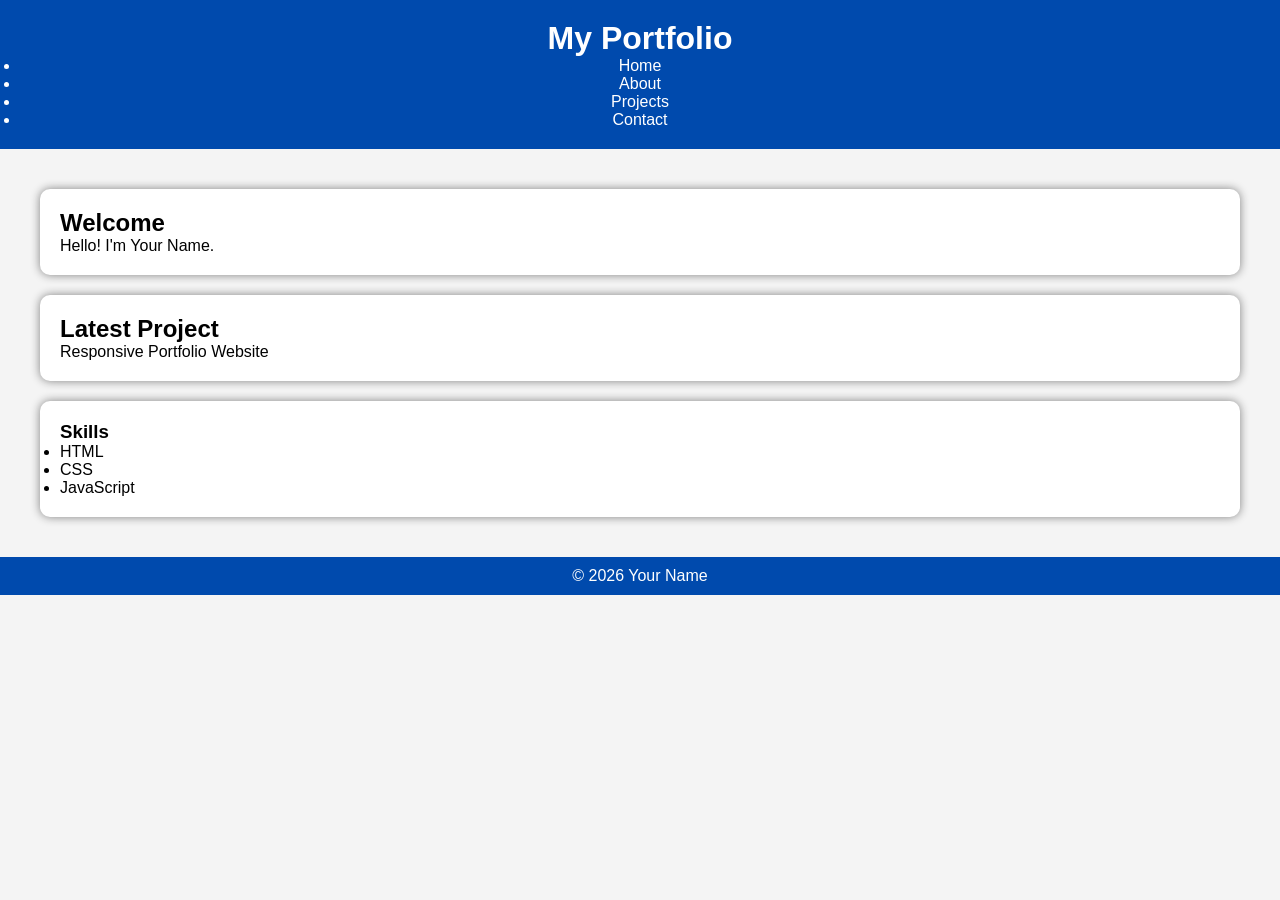
==== index.html @ 6c5c4f6f "Upload portfolio website" ====
<!DOCTYPE html>
<html lang="en">
<head>
<meta charset="UTF-8">
<meta name="viewport" content="width=device-width, initial-scale=1.0">
<meta name="description" content="Personal Portfolio Website">
<meta name="keywords" content="Portfolio, HTML5, CSS3">
<meta name="author" content="Your Name">
<title>Home</title>

<link rel="stylesheet" href="style.css">
</head>

<body>

<header>
<h1>My Portfolio</h1>

<nav aria-label="Main Navigation">
<ul>
<li><a href="index.html">Home</a></li>
<li><a href="about.html">About</a></li>
<li><a href="projects.html">Projects</a></li>
<li><a href="contact.html">Contact</a></li>
</ul>
</nav>

</header>

<main>

<section>

<h2>Welcome</h2>

<p>Hello! I'm Your Name.</p>

</section>

<article>

<h2>Latest Project</h2>

<p>Responsive Portfolio Website</p>

</article>

<aside>

<h3>Skills</h3>

<ul>

<li>HTML</li>

<li>CSS</li>

<li>JavaScript</li>

</ul>

</aside>

</main>

<footer>

<p>&copy; 2026 Your Name</p>

</footer>

</body>

</html>
---- style.css ----
*{
margin:0;
padding:0;
box-sizing:border-box;
font-family:Arial;
}

body{
background:#f4f4f4;
}

header{
background:#004aad;
color:white;
padding:20px;
text-align:center;
}

nav a{
color:white;
margin:10px;
text-decoration:none;
}

main{
padding:20px;
}

section,article,aside{
background:white;
padding:20px;
margin:20px;
border-radius:10px;
box-shadow:0 0 10px gray;
}

footer{
background:#004aad;
color:white;
text-align:center;
padding:10px;
}

form{
display:flex;
flex-direction:column;
max-width:400px;
margin:auto;
}

input,textarea{
padding:10px;
margin:10px 0;
}

button{
padding:10px;
background:#004aad;
color:white;
border:none;
cursor:pointer;
}

button:hover{
background:#002f6c;
}
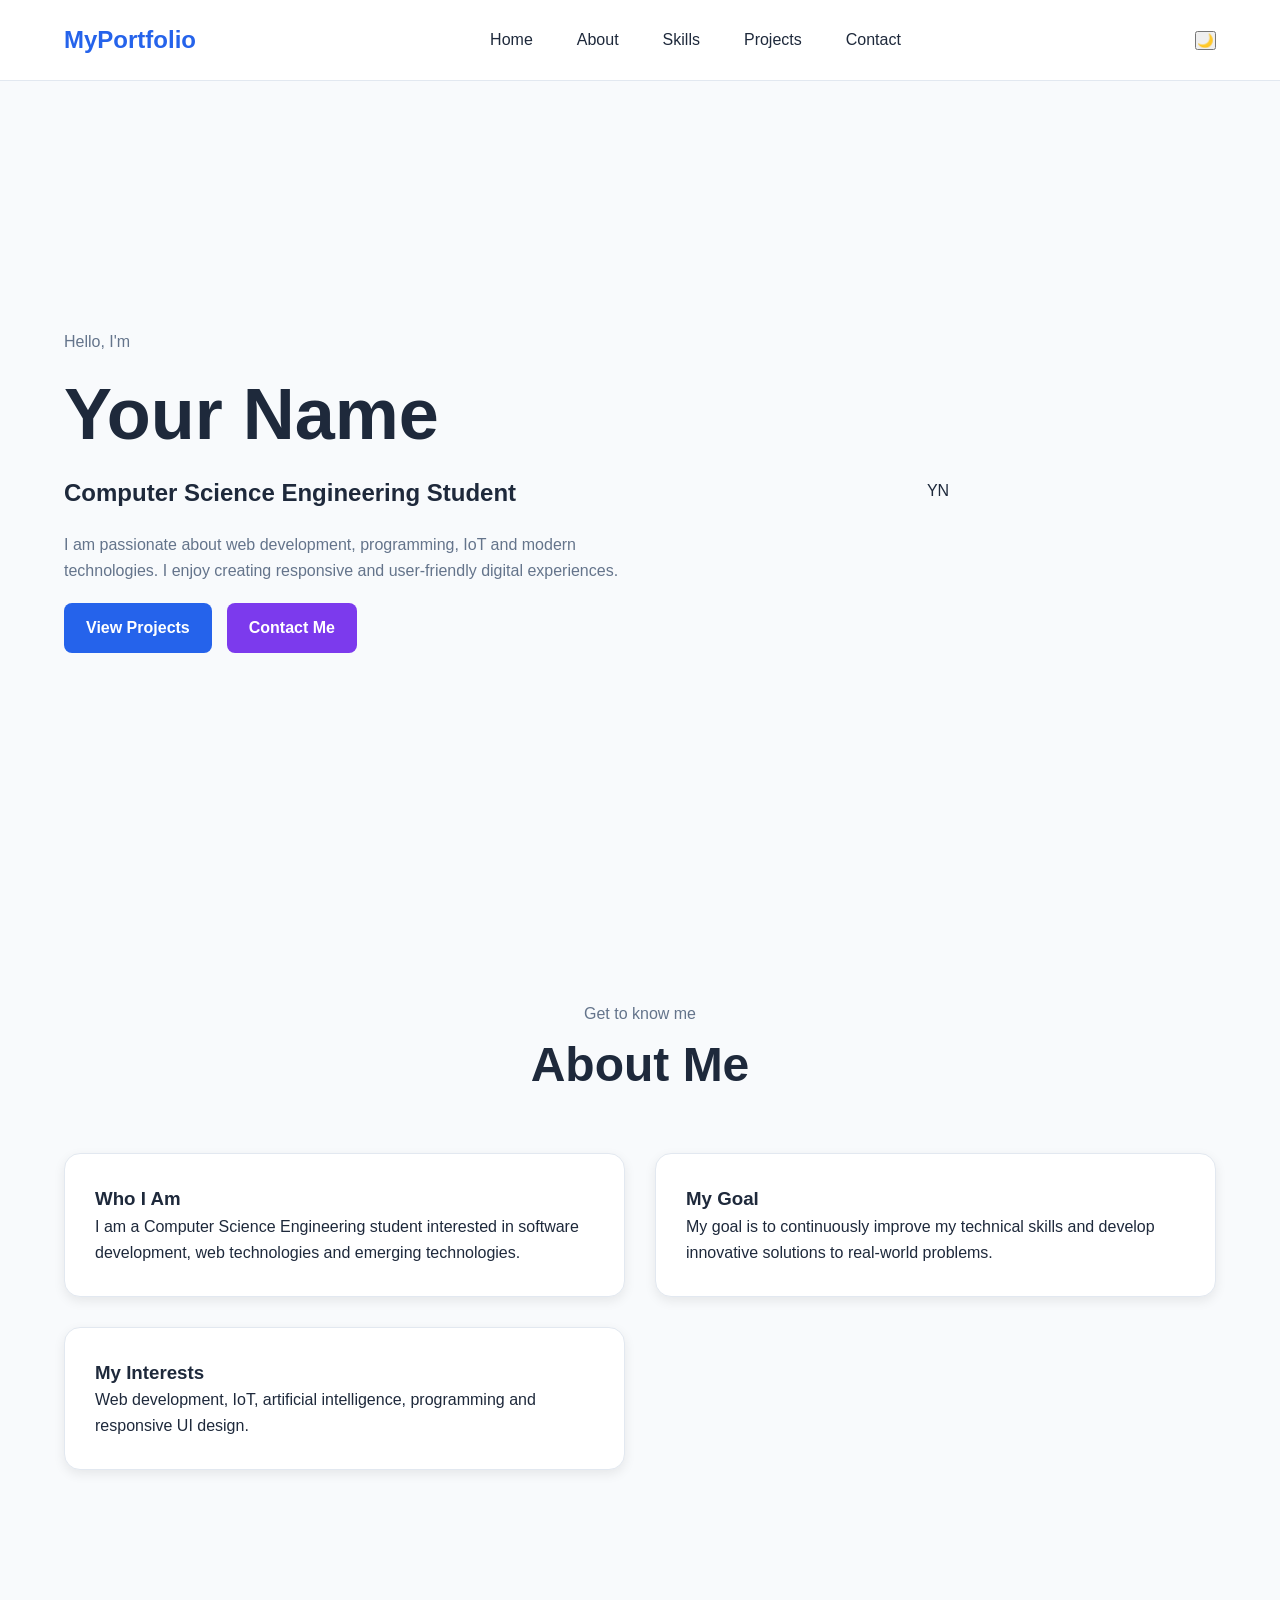
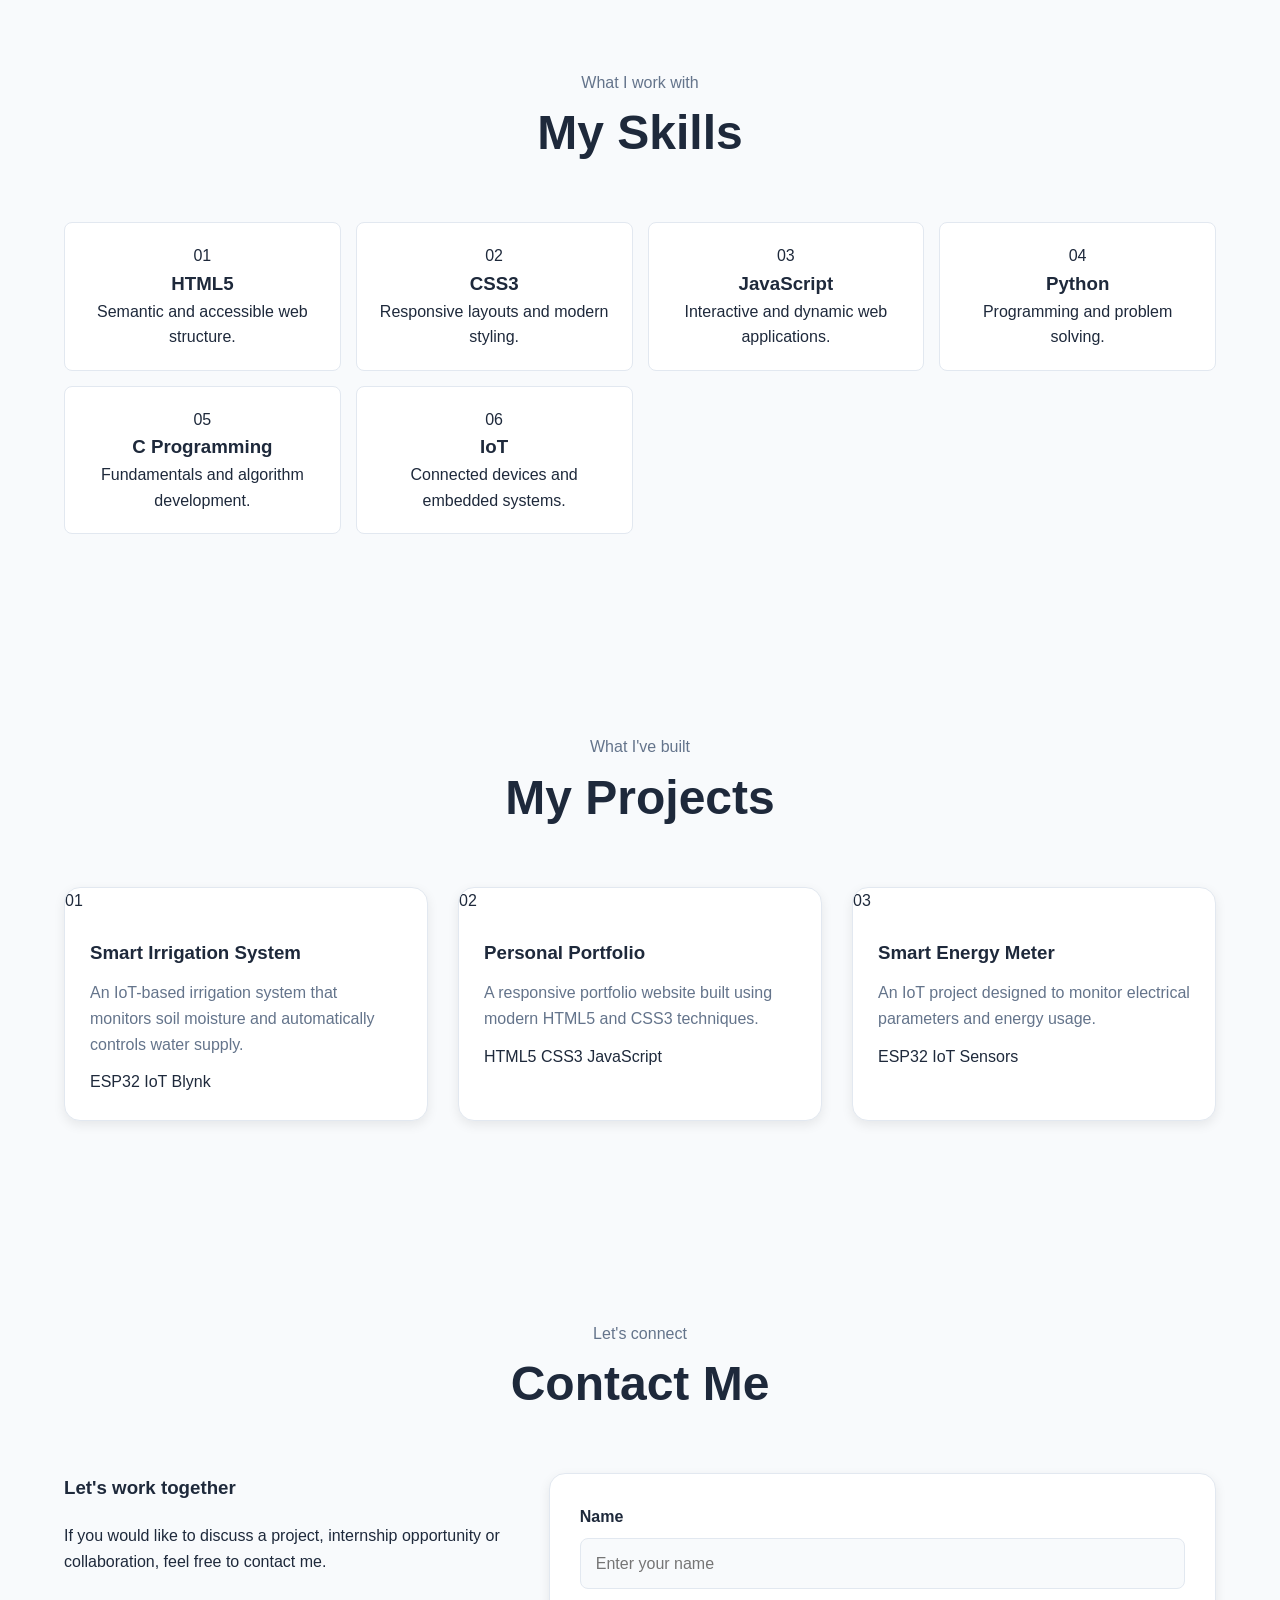
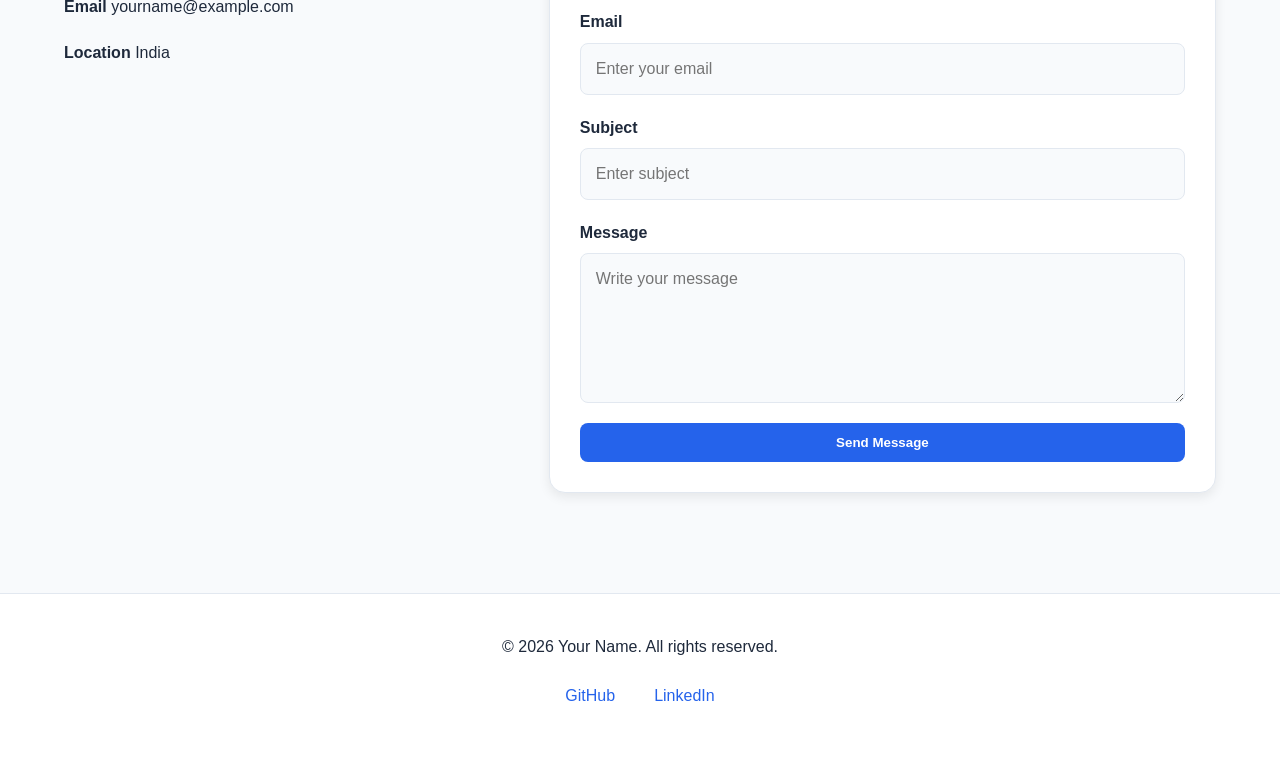
==== commit 843f4ccb: "Update index.html" ====
--- a/index.html
+++ b/index.html
@@ -1,74 +1,577 @@
 <!DOCTYPE html>
 <html lang="en">
+
 <head>
-<meta charset="UTF-8">
-<meta name="viewport" content="width=device-width, initial-scale=1.0">
-<meta name="description" content="Personal Portfolio Website">
-<meta name="keywords" content="Portfolio, HTML5, CSS3">
-<meta name="author" content="Your Name">
-<title>Home</title>
-
-<link rel="stylesheet" href="style.css">
+    <meta charset="UTF-8">
+
+    <meta name="viewport"
+          content="width=device-width, initial-scale=1.0">
+
+    <meta name="description"
+          content="Personal portfolio website of a Computer Science Engineering student">
+
+    <meta name="author"
+          content="Your Name">
+
+    <title>Your Name | Portfolio</title>
+
+    <!-- CSS -->
+    <link rel="stylesheet" href="style.css">
 </head>
 
 <body>
 
-<header>
-<h1>My Portfolio</h1>
-
-<nav aria-label="Main Navigation">
-<ul>
-<li><a href="index.html">Home</a></li>
-<li><a href="about.html">About</a></li>
-<li><a href="projects.html">Projects</a></li>
-<li><a href="contact.html">Contact</a></li>
-</ul>
-</nav>
-
-</header>
-
-<main>
-
-<section>
-
-<h2>Welcome</h2>
-
-<p>Hello! I'm Your Name.</p>
-
-</section>
-
-<article>
-
-<h2>Latest Project</h2>
-
-<p>Responsive Portfolio Website</p>
-
-</article>
-
-<aside>
-
-<h3>Skills</h3>
-
-<ul>
-
-<li>HTML</li>
-
-<li>CSS</li>
-
-<li>JavaScript</li>
-
-</ul>
-
-</aside>
-
-</main>
-
-<footer>
-
-<p>&copy; 2026 Your Name</p>
-
-</footer>
+    <!-- ================= HEADER ================= -->
+
+    <header class="site-header">
+
+        <div class="container header-container">
+
+            <a href="#home" class="logo">
+                MyPortfolio
+            </a>
+
+            <nav class="main-navigation"
+                 aria-label="Main navigation">
+
+                <ul class="nav-list">
+
+                    <li>
+                        <a href="#home">Home</a>
+                    </li>
+
+                    <li>
+                        <a href="#about">About</a>
+                    </li>
+
+                    <li>
+                        <a href="#skills">Skills</a>
+                    </li>
+
+                    <li>
+                        <a href="#projects">Projects</a>
+                    </li>
+
+                    <li>
+                        <a href="#contact">Contact</a>
+                    </li>
+
+                </ul>
+
+            </nav>
+
+            <button
+                id="theme-toggle"
+                class="theme-toggle"
+                type="button"
+                aria-label="Toggle dark mode">
+
+                🌙
+
+            </button>
+
+        </div>
+
+    </header>
+
+
+    <!-- ================= MAIN ================= -->
+
+    <main>
+
+        <!-- ================= HERO ================= -->
+
+        <section id="home" class="hero">
+
+            <div class="container hero-grid">
+
+                <div class="hero-content">
+
+                    <p class="hero-subtitle">
+                        Hello, I'm
+                    </p>
+
+                    <h1>
+                        Your Name
+                    </h1>
+
+                    <h2>
+                        Computer Science Engineering Student
+                    </h2>
+
+                    <p class="hero-description">
+
+                        I am passionate about web development,
+                        programming, IoT and modern technologies.
+                        I enjoy creating responsive and
+                        user-friendly digital experiences.
+
+                    </p>
+
+                    <div class="hero-buttons">
+
+                        <a href="#projects"
+                           class="btn">
+                            View Projects
+                        </a>
+
+                        <a href="#contact"
+                           class="btn btn-secondary">
+                            Contact Me
+                        </a>
+
+                    </div>
+
+                </div>
+
+
+                <div class="hero-image">
+
+                    <div class="profile-placeholder">
+                        <span>YN</span>
+                    </div>
+
+                </div>
+
+            </div>
+
+        </section>
+
+
+        <!-- ================= ABOUT ================= -->
+
+        <section id="about"
+                 class="about-section">
+
+            <div class="container">
+
+                <div class="section-title">
+
+                    <p>Get to know me</p>
+
+                    <h2>About Me</h2>
+
+                </div>
+
+
+                <div class="about-grid">
+
+                    <article class="about-card">
+
+                        <h3>Who I Am</h3>
+
+                        <p>
+
+                            I am a Computer Science Engineering
+                            student interested in software development,
+                            web technologies and emerging technologies.
+
+                        </p>
+
+                    </article>
+
+
+                    <article class="about-card">
+
+                        <h3>My Goal</h3>
+
+                        <p>
+
+                            My goal is to continuously improve my
+                            technical skills and develop innovative
+                            solutions to real-world problems.
+
+                        </p>
+
+                    </article>
+
+
+                    <article class="about-card">
+
+                        <h3>My Interests</h3>
+
+                        <p>
+
+                            Web development, IoT, artificial intelligence,
+                            programming and responsive UI design.
+
+                        </p>
+
+                    </article>
+
+                </div>
+
+            </div>
+
+        </section>
+
+
+        <!-- ================= SKILLS ================= -->
+
+        <section id="skills"
+                 class="skills-section">
+
+            <div class="container">
+
+                <div class="section-title">
+
+                    <p>What I work with</p>
+
+                    <h2>My Skills</h2>
+
+                </div>
+
+
+                <div class="skills-grid">
+
+                    <article class="skill-card">
+                        <span>01</span>
+                        <h3>HTML5</h3>
+                        <p>Semantic and accessible web structure.</p>
+                    </article>
+
+
+                    <article class="skill-card">
+                        <span>02</span>
+                        <h3>CSS3</h3>
+                        <p>Responsive layouts and modern styling.</p>
+                    </article>
+
+
+                    <article class="skill-card">
+                        <span>03</span>
+                        <h3>JavaScript</h3>
+                        <p>Interactive and dynamic web applications.</p>
+                    </article>
+
+
+                    <article class="skill-card">
+                        <span>04</span>
+                        <h3>Python</h3>
+                        <p>Programming and problem solving.</p>
+                    </article>
+
+
+                    <article class="skill-card">
+                        <span>05</span>
+                        <h3>C Programming</h3>
+                        <p>Fundamentals and algorithm development.</p>
+                    </article>
+
+
+                    <article class="skill-card">
+                        <span>06</span>
+                        <h3>IoT</h3>
+                        <p>Connected devices and embedded systems.</p>
+                    </article>
+
+                </div>
+
+            </div>
+
+        </section>
+
+
+        <!-- ================= PROJECTS ================= -->
+
+        <section id="projects"
+                 class="projects-section">
+
+            <div class="container">
+
+                <div class="section-title">
+
+                    <p>What I've built</p>
+
+                    <h2>My Projects</h2>
+
+                </div>
+
+
+                <div class="projects-grid">
+
+
+                    <article class="project-card">
+
+                        <div class="project-number">
+                            01
+                        </div>
+
+                        <div class="project-content">
+
+                            <h3>
+                                Smart Irrigation System
+                            </h3>
+
+                            <p>
+
+                                An IoT-based irrigation system that
+                                monitors soil moisture and automatically
+                                controls water supply.
+
+                            </p>
+
+                            <div class="project-tags">
+
+                                <span>ESP32</span>
+                                <span>IoT</span>
+                                <span>Blynk</span>
+
+                            </div>
+
+                        </div>
+
+                    </article>
+
+
+                    <article class="project-card">
+
+                        <div class="project-number">
+                            02
+                        </div>
+
+                        <div class="project-content">
+
+                            <h3>
+                                Personal Portfolio
+                            </h3>
+
+                            <p>
+
+                                A responsive portfolio website built
+                                using modern HTML5 and CSS3 techniques.
+
+                            </p>
+
+                            <div class="project-tags">
+
+                                <span>HTML5</span>
+                                <span>CSS3</span>
+                                <span>JavaScript</span>
+
+                            </div>
+
+                        </div>
+
+                    </article>
+
+
+                    <article class="project-card">
+
+                        <div class="project-number">
+                            03
+                        </div>
+
+                        <div class="project-content">
+
+                            <h3>
+                                Smart Energy Meter
+                            </h3>
+
+                            <p>
+
+                                An IoT project designed to monitor
+                                electrical parameters and energy usage.
+
+                            </p>
+
+                            <div class="project-tags">
+
+                                <span>ESP32</span>
+                                <span>IoT</span>
+                                <span>Sensors</span>
+
+                            </div>
+
+                        </div>
+
+                    </article>
+
+                </div>
+
+            </div>
+
+        </section>
+
+
+        <!-- ================= CONTACT ================= -->
+
+        <section id="contact"
+                 class="contact-section">
+
+            <div class="container">
+
+                <div class="section-title">
+
+                    <p>Let's connect</p>
+
+                    <h2>Contact Me</h2>
+
+                </div>
+
+
+                <div class="contact-grid">
+
+
+                    <div class="contact-info">
+
+                        <h3>
+                            Let's work together
+                        </h3>
+
+                        <p>
+
+                            If you would like to discuss a project,
+                            internship opportunity or collaboration,
+                            feel free to contact me.
+
+                        </p>
+
+
+                        <div class="contact-item">
+
+                            <strong>Email</strong>
+
+                            <a href="mailto:yourname@example.com">
+                                yourname@example.com
+                            </a>
+
+                        </div>
+
+
+                        <div class="contact-item">
+
+                            <strong>Location</strong>
+
+                            <span>
+                                India
+                            </span>
+
+                        </div>
+
+                    </div>
+
+
+                    <form class="contact-form"
+                          action="#"
+                          method="post">
+
+                        <div class="form-group">
+
+                            <label for="name">
+                                Name
+                            </label>
+
+                            <input
+                                type="text"
+                                id="name"
+                                name="name"
+                                placeholder="Enter your name"
+                                required>
+
+                        </div>
+
+
+                        <div class="form-group">
+
+                            <label for="email">
+                                Email
+                            </label>
+
+                            <input
+                                type="email"
+                                id="email"
+                                name="email"
+                                placeholder="Enter your email"
+                                required>
+
+                        </div>
+
+
+                        <div class="form-group">
+
+                            <label for="subject">
+                                Subject
+                            </label>
+
+                            <input
+                                type="text"
+                                id="subject"
+                                name="subject"
+                                placeholder="Enter subject"
+                                required>
+
+                        </div>
+
+
+                        <div class="form-group">
+
+                            <label for="message">
+                                Message
+                            </label>
+
+                            <textarea
+                                id="message"
+                                name="message"
+                                placeholder="Write your message"
+                                required></textarea>
+
+                        </div>
+
+
+                        <button
+                            type="submit"
+                            class="btn">
+
+                            Send Message
+
+                        </button>
+
+                    </form>
+
+                </div>
+
+            </div>
+
+        </section>
+
+    </main>
+
+
+    <!-- ================= FOOTER ================= -->
+
+    <footer class="site-footer">
+
+        <div class="container footer-content">
+
+            <p>
+                &copy; 2026 Your Name.
+                All rights reserved.
+            </p>
+
+            <div class="social-links">
+
+                <a href="#"
+                   aria-label="GitHub">
+                    GitHub
+                </a>
+
+                <a href="#"
+                   aria-label="LinkedIn">
+                    LinkedIn
+                </a>
+
+            </div>
+
+        </div>
+
+    </footer>
+
+
+    <!-- JavaScript -->
+
+    <script src="script.js"></script>
 
 </body>
 
-</html>+</html>
--- a/style.css
+++ b/style.css
@@ -1,66 +1,639 @@
-*{
-margin:0;
-padding:0;
-box-sizing:border-box;
-font-family:Arial;
-}
-
-body{
-background:#f4f4f4;
-}
-
-header{
-background:#004aad;
-color:white;
-padding:20px;
-text-align:center;
-}
-
-nav a{
-color:white;
-margin:10px;
-text-decoration:none;
-}
-
-main{
-padding:20px;
-}
-
-section,article,aside{
-background:white;
-padding:20px;
-margin:20px;
-border-radius:10px;
-box-shadow:0 0 10px gray;
-}
-
-footer{
-background:#004aad;
-color:white;
-text-align:center;
-padding:10px;
-}
-
-form{
-display:flex;
-flex-direction:column;
-max-width:400px;
-margin:auto;
-}
-
-input,textarea{
-padding:10px;
-margin:10px 0;
-}
-
-button{
-padding:10px;
-background:#004aad;
-color:white;
-border:none;
-cursor:pointer;
-}
-
-button:hover{
-background:#002f6c;
-}+/* ================================
+   CSS VARIABLES
+================================ */
+
+:root {
+    --primary-color: #2563eb;
+    --secondary-color: #7c3aed;
+    --accent-color: #06b6d4;
+
+    --bg-color: #f8fafc;
+    --card-color: #ffffff;
+    --text-color: #1e293b;
+    --muted-text: #64748b;
+    --border-color: #e2e8f0;
+
+    --header-bg: rgba(255, 255, 255, 0.9);
+
+    --shadow-small: 0 4px 12px rgba(0, 0, 0, 0.08);
+    --shadow-large: 0 15px 35px rgba(0, 0, 0, 0.12);
+
+    --radius-small: 8px;
+    --radius-large: 16px;
+
+    --max-width: 1200px;
+    --transition: 0.3s ease;
+}
+
+
+/* ================================
+   DARK MODE VARIABLES
+================================ */
+
+body.dark-mode {
+    --bg-color: #0f172a;
+    --card-color: #1e293b;
+    --text-color: #f8fafc;
+    --muted-text: #cbd5e1;
+    --border-color: #334155;
+
+    --header-bg: rgba(15, 23, 42, 0.9);
+
+    --shadow-small: 0 4px 12px rgba(0, 0, 0, 0.3);
+    --shadow-large: 0 15px 35px rgba(0, 0, 0, 0.4);
+}
+
+
+/* ================================
+   RESET
+================================ */
+
+* {
+    margin: 0;
+    padding: 0;
+    box-sizing: border-box;
+}
+
+html {
+    scroll-behavior: smooth;
+}
+
+body {
+    font-family: Arial, Helvetica, sans-serif;
+    background: var(--bg-color);
+    color: var(--text-color);
+    line-height: 1.6;
+
+    transition:
+        background-color var(--transition),
+        color var(--transition);
+}
+
+img {
+    max-width: 100%;
+    height: auto;
+    display: block;
+}
+
+a {
+    color: inherit;
+    text-decoration: none;
+}
+
+ul {
+    list-style: none;
+}
+
+
+/* ================================
+   CONTAINER
+================================ */
+
+.container {
+    width: min(90%, var(--max-width));
+    margin-inline: auto;
+}
+
+
+/* ================================
+   HEADER
+================================ */
+
+.site-header {
+    position: sticky;
+    top: 0;
+    z-index: 1000;
+
+    background: var(--header-bg);
+    backdrop-filter: blur(12px);
+
+    border-bottom: 1px solid var(--border-color);
+}
+
+.header-container {
+    min-height: 70px;
+
+    display: flex;
+    align-items: center;
+    justify-content: space-between;
+
+    gap: 20px;
+}
+
+.logo {
+    font-size: 1.5rem;
+    font-weight: 800;
+    color: var(--primary-color);
+}
+
+.nav-list {
+    display: flex;
+    align-items: center;
+    gap: 20px;
+}
+
+.nav-list a {
+    padding: 8px 12px;
+    border-radius: var(--radius-small);
+
+    transition:
+        background-color var(--transition),
+        color var(--transition);
+}
+
+.nav-list a:hover,
+.nav-list a:focus {
+    background: var(--primary-color);
+    color: white;
+}
+
+
+/* ================================
+   BUTTONS
+================================ */
+
+.btn {
+    display: inline-flex;
+    align-items: center;
+    justify-content: center;
+
+    padding: 12px 22px;
+
+    border: none;
+    border-radius: var(--radius-small);
+
+    background: var(--primary-color);
+    color: white;
+
+    font-weight: 600;
+    cursor: pointer;
+
+    transition:
+        transform var(--transition),
+        box-shadow var(--transition);
+}
+
+.btn:hover,
+.btn:focus {
+    transform: translateY(-3px);
+    box-shadow: var(--shadow-small);
+}
+
+.btn-secondary {
+    background: var(--secondary-color);
+}
+
+
+/* ================================
+   HERO
+================================ */
+
+.hero {
+    min-height: calc(100vh - 70px);
+
+    display: grid;
+    place-items: center;
+
+    padding: 60px 0;
+}
+
+.hero-grid {
+    display: grid;
+    grid-template-columns: 1fr;
+
+    gap: 40px;
+    align-items: center;
+}
+
+.hero-content {
+    display: flex;
+    flex-direction: column;
+    gap: 20px;
+}
+
+.hero-content h1 {
+    font-size: clamp(2.2rem, 8vw, 4.5rem);
+    line-height: 1.1;
+}
+
+.hero-content h1 span {
+    color: var(--primary-color);
+}
+
+.hero-content p {
+    color: var(--muted-text);
+    max-width: 600px;
+}
+
+.hero-buttons {
+    display: flex;
+    flex-wrap: wrap;
+    gap: 15px;
+}
+
+.hero-image {
+    display: flex;
+    justify-content: center;
+}
+
+.hero-image img {
+    width: min(100%, 400px);
+
+    border-radius: 50%;
+
+    border: 8px solid var(--card-color);
+
+    box-shadow: var(--shadow-large);
+}
+
+
+/* ================================
+   SECTIONS
+================================ */
+
+section {
+    padding: 80px 0;
+}
+
+.section-title {
+    text-align: center;
+    margin-bottom: 50px;
+}
+
+.section-title h2 {
+    font-size: clamp(2rem, 5vw, 3rem);
+    margin-bottom: 10px;
+}
+
+.section-title p {
+    color: var(--muted-text);
+}
+
+
+/* ================================
+   ABOUT
+================================ */
+
+.about-grid {
+    display: grid;
+    grid-template-columns: 1fr;
+
+    gap: 30px;
+}
+
+.about-card {
+    background: var(--card-color);
+
+    padding: 30px;
+
+    border: 1px solid var(--border-color);
+    border-radius: var(--radius-large);
+
+    box-shadow: var(--shadow-small);
+
+    transition:
+        transform var(--transition),
+        box-shadow var(--transition);
+}
+
+.about-card:hover {
+    transform: translateY(-6px);
+    box-shadow: var(--shadow-large);
+}
+
+
+/* ================================
+   SKILLS
+================================ */
+
+.skills-grid {
+    display: grid;
+
+    grid-template-columns: repeat(2, 1fr);
+
+    gap: 15px;
+}
+
+.skill-card {
+    background: var(--card-color);
+
+    padding: 20px;
+
+    text-align: center;
+
+    border-radius: var(--radius-small);
+
+    border: 1px solid var(--border-color);
+
+    transition:
+        transform var(--transition),
+        border-color var(--transition);
+}
+
+.skill-card:hover {
+    transform: translateY(-5px);
+    border-color: var(--primary-color);
+}
+
+
+/* ================================
+   PROJECTS
+================================ */
+
+.projects-grid {
+    display: grid;
+
+    grid-template-columns: 1fr;
+
+    gap: 30px;
+}
+
+.project-card {
+    display: flex;
+    flex-direction: column;
+
+    background: var(--card-color);
+
+    overflow: hidden;
+
+    border-radius: var(--radius-large);
+
+    border: 1px solid var(--border-color);
+
+    box-shadow: var(--shadow-small);
+
+    transition:
+        transform var(--transition),
+        box-shadow var(--transition);
+}
+
+.project-card:hover {
+    transform: translateY(-8px);
+    box-shadow: var(--shadow-large);
+}
+
+.project-card img {
+    width: 100%;
+    aspect-ratio: 16 / 9;
+    object-fit: cover;
+}
+
+.project-content {
+    display: flex;
+    flex-direction: column;
+
+    gap: 12px;
+    padding: 25px;
+
+    flex: 1;
+}
+
+.project-content p {
+    color: var(--muted-text);
+}
+
+.project-link {
+    margin-top: auto;
+
+    color: var(--primary-color);
+    font-weight: 700;
+}
+
+
+/* ================================
+   CONTACT
+================================ */
+
+.contact-grid {
+    display: grid;
+
+    grid-template-columns: 1fr;
+
+    gap: 40px;
+}
+
+.contact-info {
+    display: flex;
+    flex-direction: column;
+
+    gap: 20px;
+}
+
+.contact-form {
+    display: flex;
+    flex-direction: column;
+
+    gap: 20px;
+
+    background: var(--card-color);
+
+    padding: 30px;
+
+    border-radius: var(--radius-large);
+
+    border: 1px solid var(--border-color);
+
+    box-shadow: var(--shadow-small);
+}
+
+.form-group {
+    display: flex;
+    flex-direction: column;
+
+    gap: 8px;
+}
+
+.form-group label {
+    font-weight: 600;
+}
+
+.form-group input,
+.form-group textarea {
+    width: 100%;
+
+    padding: 12px 15px;
+
+    border: 1px solid var(--border-color);
+
+    border-radius: var(--radius-small);
+
+    background: var(--bg-color);
+
+    color: var(--text-color);
+
+    font: inherit;
+}
+
+.form-group input:focus,
+.form-group textarea:focus {
+    outline: none;
+
+    border-color: var(--primary-color);
+
+    box-shadow: 0 0 0 3px rgba(37, 99, 235, 0.15);
+}
+
+.form-group textarea {
+    min-height: 150px;
+    resize: vertical;
+}
+
+
+/* ================================
+   FOOTER
+================================ */
+
+.site-footer {
+    padding: 40px 0;
+
+    background: var(--card-color);
+
+    border-top: 1px solid var(--border-color);
+
+    text-align: center;
+}
+
+.footer-content {
+    display: flex;
+    flex-direction: column;
+
+    align-items: center;
+
+    gap: 15px;
+}
+
+.social-links {
+    display: flex;
+    gap: 15px;
+}
+
+.social-links a {
+    padding: 8px 12px;
+
+    border-radius: var(--radius-small);
+
+    color: var(--primary-color);
+}
+
+.social-links a:hover {
+    background: var(--primary-color);
+    color: white;
+}
+
+
+/* ================================
+   TABLET
+================================ */
+
+@media (min-width: 600px) {
+
+    .hero-grid {
+        grid-template-columns: 1.2fr 0.8fr;
+    }
+
+    .about-grid {
+        grid-template-columns: repeat(2, 1fr);
+    }
+
+    .projects-grid {
+        grid-template-columns: repeat(2, 1fr);
+    }
+
+    .contact-grid {
+        grid-template-columns: 0.8fr 1.2fr;
+    }
+
+    .skills-grid {
+        grid-template-columns: repeat(3, 1fr);
+    }
+}
+
+
+/* ================================
+   DESKTOP
+================================ */
+
+@media (min-width: 900px) {
+
+    .header-container {
+        min-height: 80px;
+    }
+
+    .hero {
+        min-height: calc(100vh - 80px);
+    }
+
+    .projects-grid {
+        grid-template-columns: repeat(3, 1fr);
+    }
+
+    .skills-grid {
+        grid-template-columns: repeat(4, 1fr);
+    }
+}
+
+
+/* ================================
+   LARGE DESKTOP
+================================ */
+
+@media (min-width: 1200px) {
+
+    .hero-grid {
+        grid-template-columns: 1fr 1fr;
+    }
+
+    section {
+        padding: 100px 0;
+    }
+}
+
+
+/* ================================
+   MOBILE
+================================ */
+
+@media (max-width: 599px) {
+
+    .header-container {
+        flex-direction: column;
+        padding: 15px 0;
+    }
+
+    .nav-list {
+        flex-wrap: wrap;
+        justify-content: center;
+        gap: 5px;
+    }
+
+    .nav-list a {
+        font-size: 0.9rem;
+    }
+
+    .hero-content {
+        text-align: center;
+        align-items: center;
+    }
+
+    .hero-buttons {
+        justify-content: center;
+    }
+}
+
+
+/* ================================
+   REDUCED MOTION
+================================ */
+
+@media (prefers-reduced-motion: reduce) {
+
+    html {
+        scroll-behavior: auto;
+    }
+
+    *,
+    *::before,
+    *::after {
+        transition: none !important;
+    }
+}
